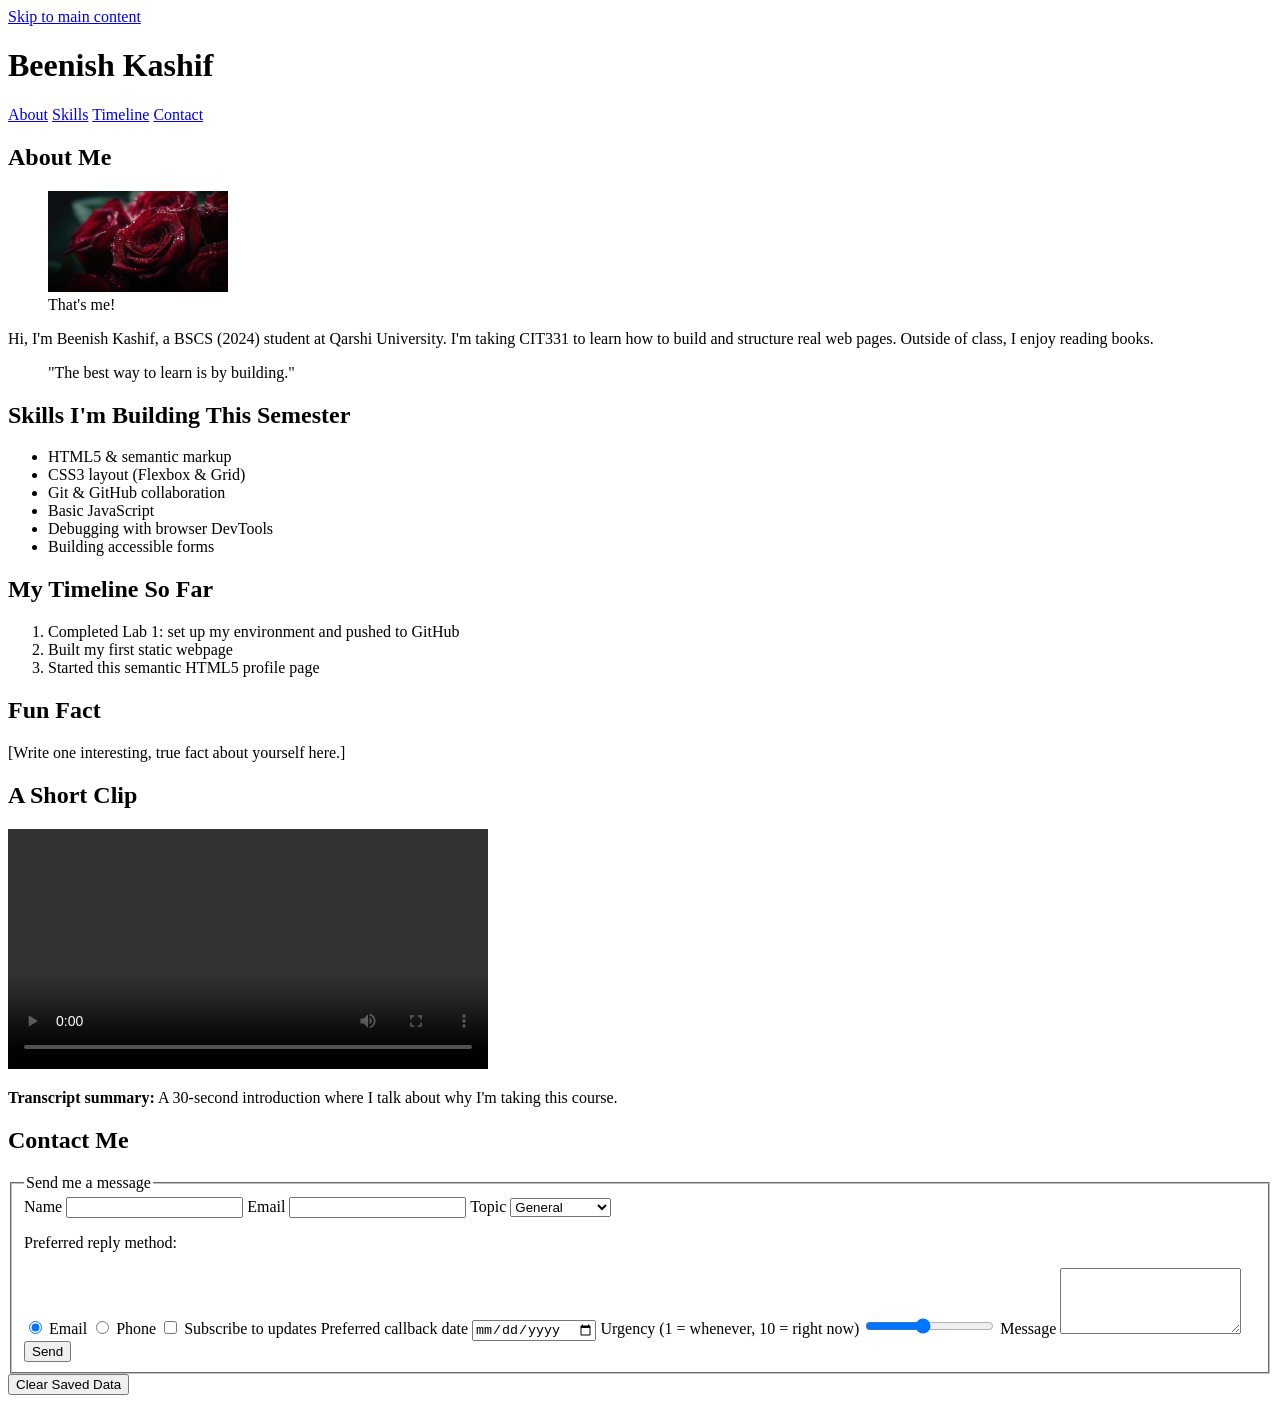
==== index.html @ 20c6ae4b "Update index.html" ====
<!DOCTYPE html>
<html lang="en">
<head>
  <meta charset="UTF-8">
  <meta name="viewport" content="width=device-width, initial-scale=1.0">
  <title>My Profile</title>
  <link rel="stylesheet" href="styles.css">
</head>
<body id="top">
  <a href="#main-content" class="skip-link">Skip to main content</a>

  <header class="site-header">
    <h1>Beenish Kashif</h1>
    <nav>
      <a href="#about">About</a>
      <a href="#skills">Skills</a>
      <a href="#timeline">Timeline</a>
      <a href="#contact">Contact</a>
    </nav>
  </header>

  <main id="main-content">
    <article id="about" class="card">
      <h2>About Me</h2>
      <figure>
        <img src="images/image.webp" alt="Photo of Beenish Kashif" width="180">
        <figcaption>That's me!</figcaption>
      </figure>
      <p>Hi, I'm Beenish Kashif, a BSCS (2024) student at Qarshi University. I'm taking CIT331 to learn how to build and structure real web pages. Outside of class, I enjoy reading books.</p>
      <blockquote>
        <p>"The best way to learn is by building."</p>
      </blockquote>
    </article>

    <section id="skills" class="card">
      <h2>Skills I'm Building This Semester</h2>
      <ul class="tags">
        <li>HTML5 &amp; semantic markup</li>
        <li>CSS3 layout (Flexbox &amp; Grid)</li>
        <li>Git &amp; GitHub collaboration</li>
        <li>Basic JavaScript</li>
        <li>Debugging with browser DevTools</li>
        <li>Building accessible forms</li>
      </ul>
    </section>

    <section id="timeline" class="card">
      <h2>My Timeline So Far</h2>
      <ol>
        <li>Completed Lab 1: set up my environment and pushed to GitHub</li>
        <li>Built my first static webpage</li>
        <li>Started this semantic HTML5 profile page</li>
      </ol>
    </section>

    <aside class="card fun-fact">
      <h2>Fun Fact</h2>
      <p>[Write one interesting, true fact about yourself here.]</p>
    </aside>

    <section id="media" class="card">
      <h2>A Short Clip</h2>
      <video controls width="480">
        <source src="intro.webm" type="video/webm">
        <source src="intro.mp4" type="video/mp4">
        Your browser does not support the video tag.
      </video>
      <p><strong>Transcript summary:</strong> A 30-second introduction where I talk about why I'm taking this course.</p>
    </section>

    <section id="contact" class="card">
      <h2>Contact Me</h2>
      <form id="contact-form">
        <fieldset>
          <legend>Send me a message</legend>

          <label for="name">Name</label>
          <input type="text" id="name" name="name" required>

          <label for="email">Email</label>
          <input type="email" id="email" name="email" required>

          <label for="topic">Topic</label>
          <select id="topic" name="topic">
            <option value="general">General</option>
            <option value="feedback">Feedback</option>
            <option value="bug">Report a Bug</option>
          </select>

          <p>Preferred reply method:</p>
          <label><input type="radio" name="reply" value="email" checked> Email</label>
          <label><input type="radio" name="reply" value="phone"> Phone</label>

          <label><input type="checkbox" id="subscribe" name="subscribe"> Subscribe to updates</label>

          <label for="callback-date">Preferred callback date</label>
          <input type="date" id="callback-date" name="callback-date">

          <label for="urgency">Urgency (1 = whenever, 10 = right now)</label>
          <input type="range" id="urgency" name="urgency" min="1" max="10" value="5">

          <label for="message">Message</label>
          <textarea id="message" name="message" rows="4" required minlength="10"></textarea>

          <button type="submit">Send</button>
        </fieldset>
      </form>

      <button id="clear-btn" type="button">Clear Saved Data</button>
    </section>
  </main>

  <footer></footer>

  <script src="script.js"></script>
</body>
</html>
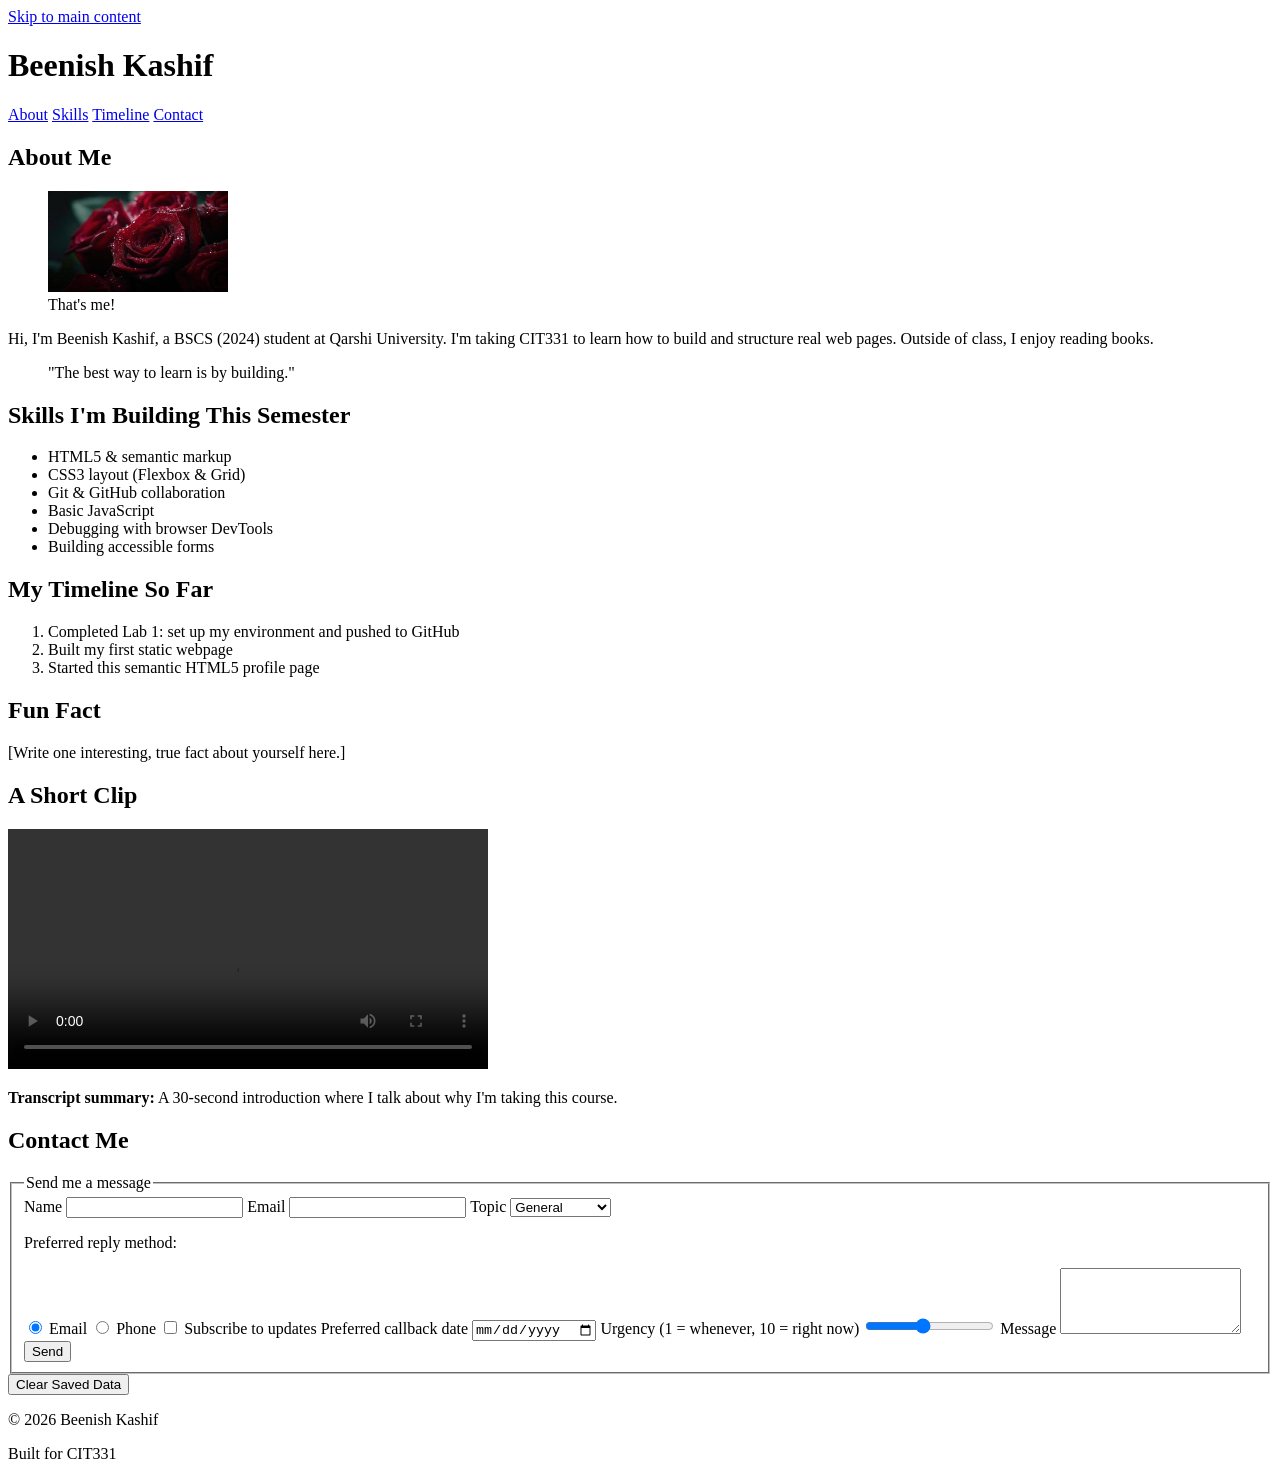
==== commit 40618628: "Task 1.5: add footer content" ====
--- a/index.html
+++ b/index.html
@@ -110,7 +110,10 @@
     </section>
   </main>
 
-  <footer></footer>
+  <footer>
+    <p>&copy; 2026 Beenish Kashif</p>
+    <p>Built for CIT331</p>
+  </footer>
 
   <script src="script.js"></script>
 </body>
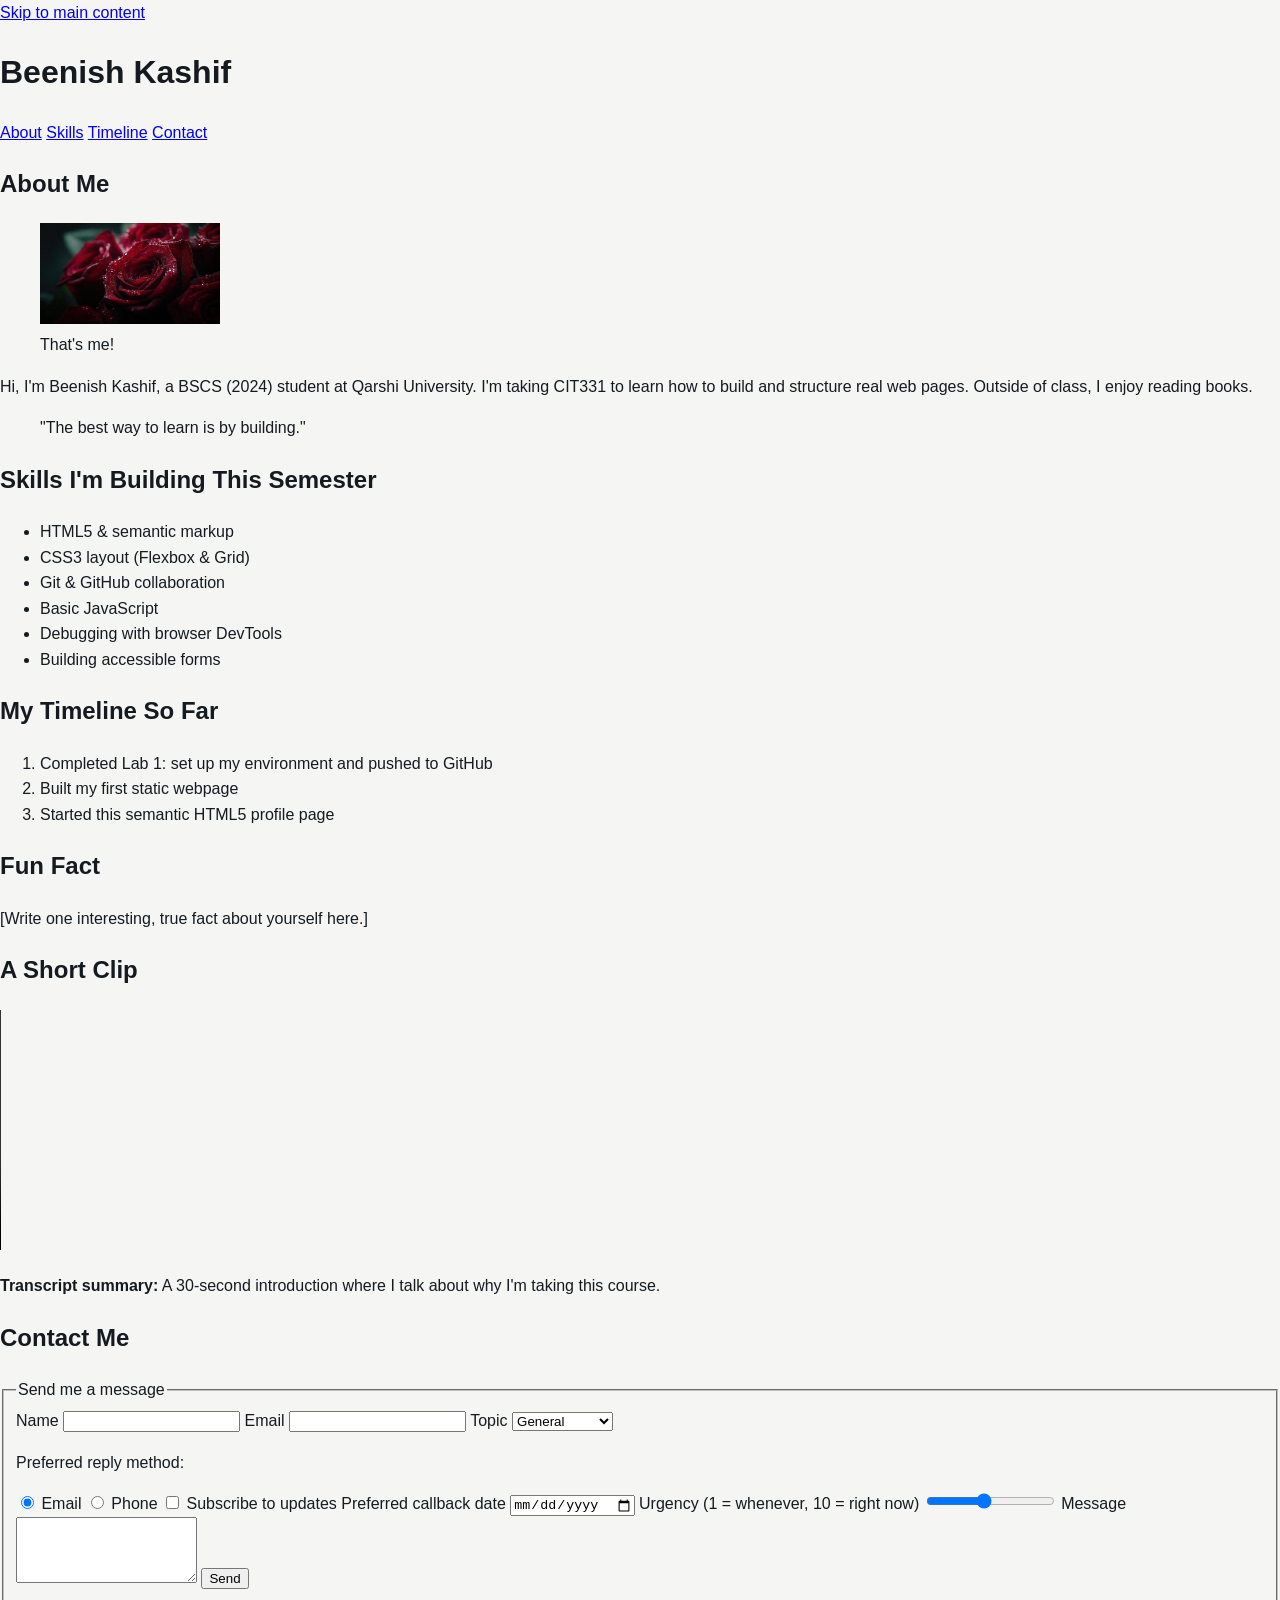
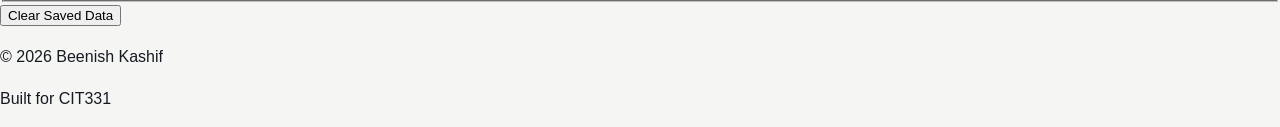
==== commit ce76d9a4: "Add intro video and fix video path" ====
--- a/index.html
+++ b/index.html
@@ -61,8 +61,7 @@
     <section id="media" class="card">
       <h2>A Short Clip</h2>
       <video controls width="480">
-        <source src="intro.webm" type="video/webm">
-        <source src="intro.mp4" type="video/mp4">
+        <source src="videos/intro.mp4" type="video/mp4">
         Your browser does not support the video tag.
       </video>
       <p><strong>Transcript summary:</strong> A 30-second introduction where I talk about why I'm taking this course.</p>
--- a/styles.css
+++ b/styles.css
@@ -0,0 +1,35 @@
+/* =========================================================
+   CIT331 Lab 3: styles.css
+   ========================================================= */
+
+/* ---------- 1. Reset ---------- */
+*, *::before, *::after {
+  box-sizing: border-box;
+}
+
+body {
+  margin: 0;
+}
+
+/* ---------- 2. Design tokens (CSS variables) ---------- */
+:root {
+  --brand: #1e56d6;
+  --brand-dark: #0b1f3a;
+  --accent: #0f9d78;
+  --bg: #f5f6f4;
+  --surface: #ffffff;
+  --text: #151a21;
+  --muted: #5b6472;
+  --border: #d8dcd6;
+  --space: 16px;
+  --radius: 12px;
+}
+
+/* ---------- 3. Base typography ---------- */
+body {
+  font-family: "Segoe UI", Arial, sans-serif;
+  font-size: 1rem;
+  line-height: 1.6;
+  color: var(--text);
+  background: var(--bg);
+}
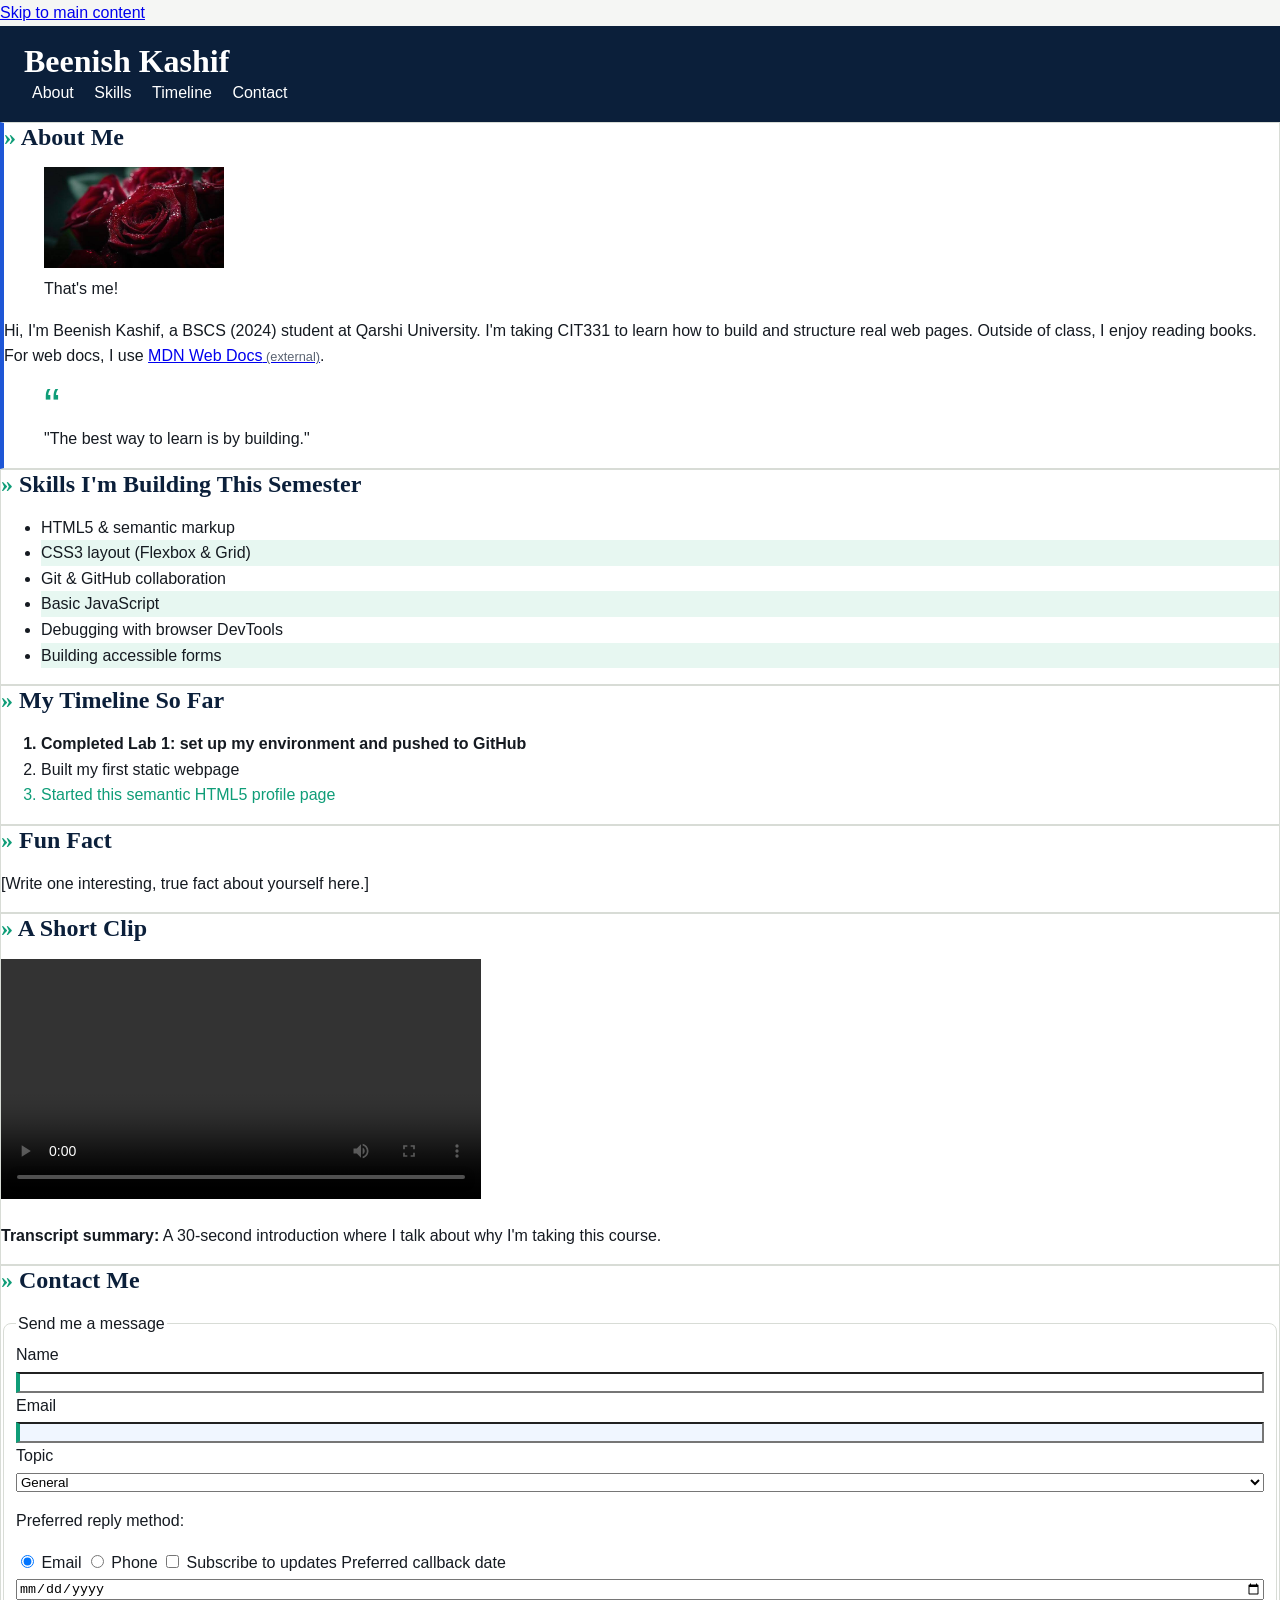
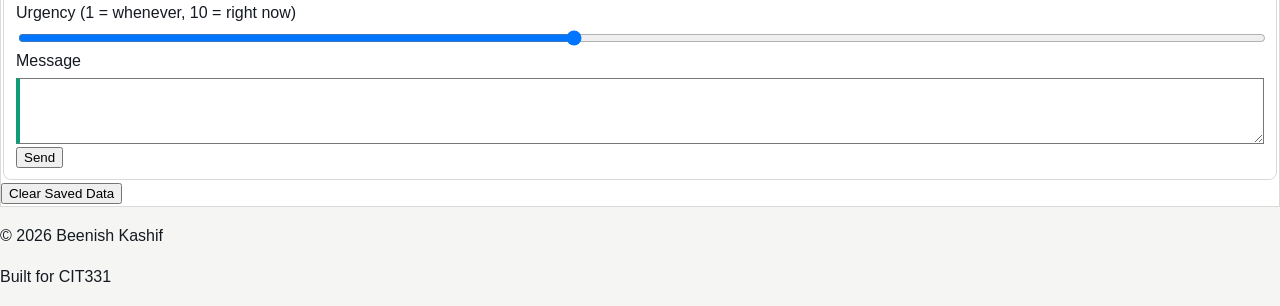
==== commit 690af227: "Task 2: selectors, combinators, pseudo-classes and pseudo-elements Add heading, header, card and ID " ====
--- a/index.html
+++ b/index.html
@@ -26,7 +26,7 @@
         <img src="images/image.webp" alt="Photo of Beenish Kashif" width="180">
         <figcaption>That's me!</figcaption>
       </figure>
-      <p>Hi, I'm Beenish Kashif, a BSCS (2024) student at Qarshi University. I'm taking CIT331 to learn how to build and structure real web pages. Outside of class, I enjoy reading books.</p>
+      <p>Hi, I'm Beenish Kashif, a BSCS (2024) student at Qarshi University. I'm taking CIT331 to learn how to build and structure real web pages. Outside of class, I enjoy reading books. For web docs, I use <a href="https://developer.mozilla.org">MDN Web Docs</a>.</p>
       <blockquote>
         <p>"The best way to learn is by building."</p>
       </blockquote>
--- a/styles.css
+++ b/styles.css
@@ -32,4 +32,124 @@
   line-height: 1.6;
   color: var(--text);
   background: var(--bg);
+}
+
+/* =========================================================
+   TASK 2: Selectors & the Cascade
+   ========================================================= */
+
+/* ---------- Step 2.1: Headings ---------- */
+h1, h2, h3 {
+  font-family: Georgia, "Times New Roman", serif;
+  color: var(--brand-dark);
+  line-height: 1.2;
+}
+h2 {
+  font-size: 1.5rem;
+  margin: 0 0 var(--space);
+}
+
+/* ---------- Step 2.2: Header ---------- */
+.site-header {
+  background: var(--brand-dark);
+  color: #fff;
+  padding: var(--space) 24px;
+}
+.site-header h1 {
+  color: #fff;
+  margin: 0;
+}
+nav a {
+  color: #fff;
+  text-decoration: none;
+  padding: 4px 8px;
+}
+
+/* ---------- Step 2.3: Cards ---------- */
+.card {
+  background: var(--surface);
+  border: 1px solid var(--border);
+}
+
+/* ---------- Step 2.4: ID selector ---------- */
+#about {
+  border-left: 4px solid var(--brand);
+}
+
+/* ---------- Step 2.5: Combinators ---------- */
+form > fieldset {
+  border: 1px solid var(--border);
+  border-radius: 8px;
+}
+
+h2 + p {
+  margin-top: 0;
+}
+
+label + input, label + select, label + textarea {
+  display: block;
+  width: 100%;
+  margin-top: 4px;
+}
+
+/* ---------- Step 2.6: Attribute selectors ---------- */
+input[required], textarea[required] {
+  border-left: 4px solid var(--accent);
+}
+
+input[type="email"] {
+  background: #f0f6ff;
+}
+
+/* ---------- Step 2.7: Pseudo-classes ---------- */
+a, button {
+  transition: background 0.2s, color 0.2s;
+}
+a:hover {
+  text-decoration: underline;
+}
+nav a:hover {
+  background: rgba(255, 255, 255, 0.15);
+  border-radius: 6px;
+}
+
+input:focus, select:focus, textarea:focus {
+  outline: 3px solid var(--brand);
+  outline-offset: 2px;
+}
+
+.tags li:nth-child(even) {
+  background: #e7f7f1;
+}
+#timeline li:first-child {
+  font-weight: 700;
+}
+#timeline li:last-child {
+  color: var(--accent);
+}
+
+/* ---------- Step 2.8: Pseudo-elements ---------- */
+h2::before {
+  content: "\00BB\00A0";
+  color: var(--accent);
+}
+
+blockquote::before {
+  content: "\201C";
+  font-size: 3rem;
+  line-height: 0;
+  vertical-align: -0.4em;
+  margin-right: 4px;
+  color: var(--accent);
+}
+
+a[href^="http"]::after {
+  content: " (external)";
+  font-size: 0.8em;
+  color: var(--muted);
+}
+
+::selection {
+  background: var(--brand);
+  color: #fff;
 }
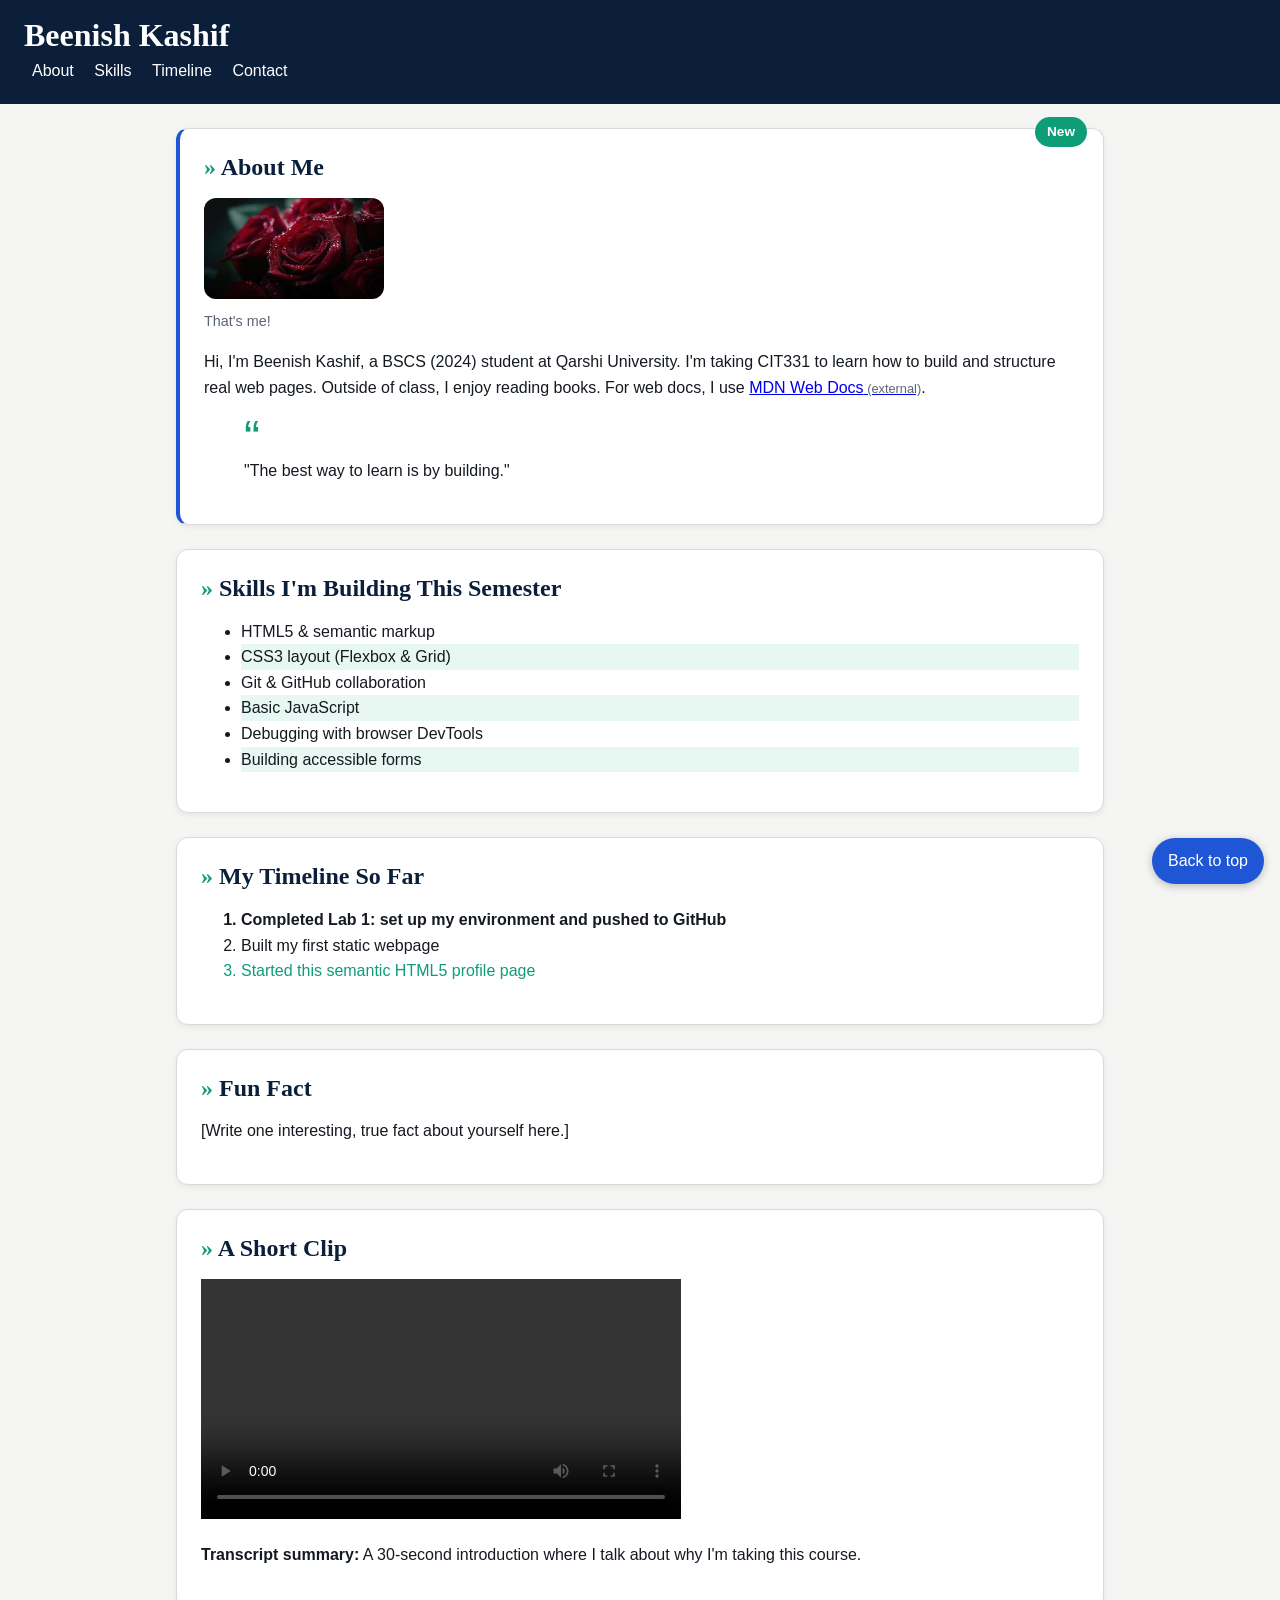
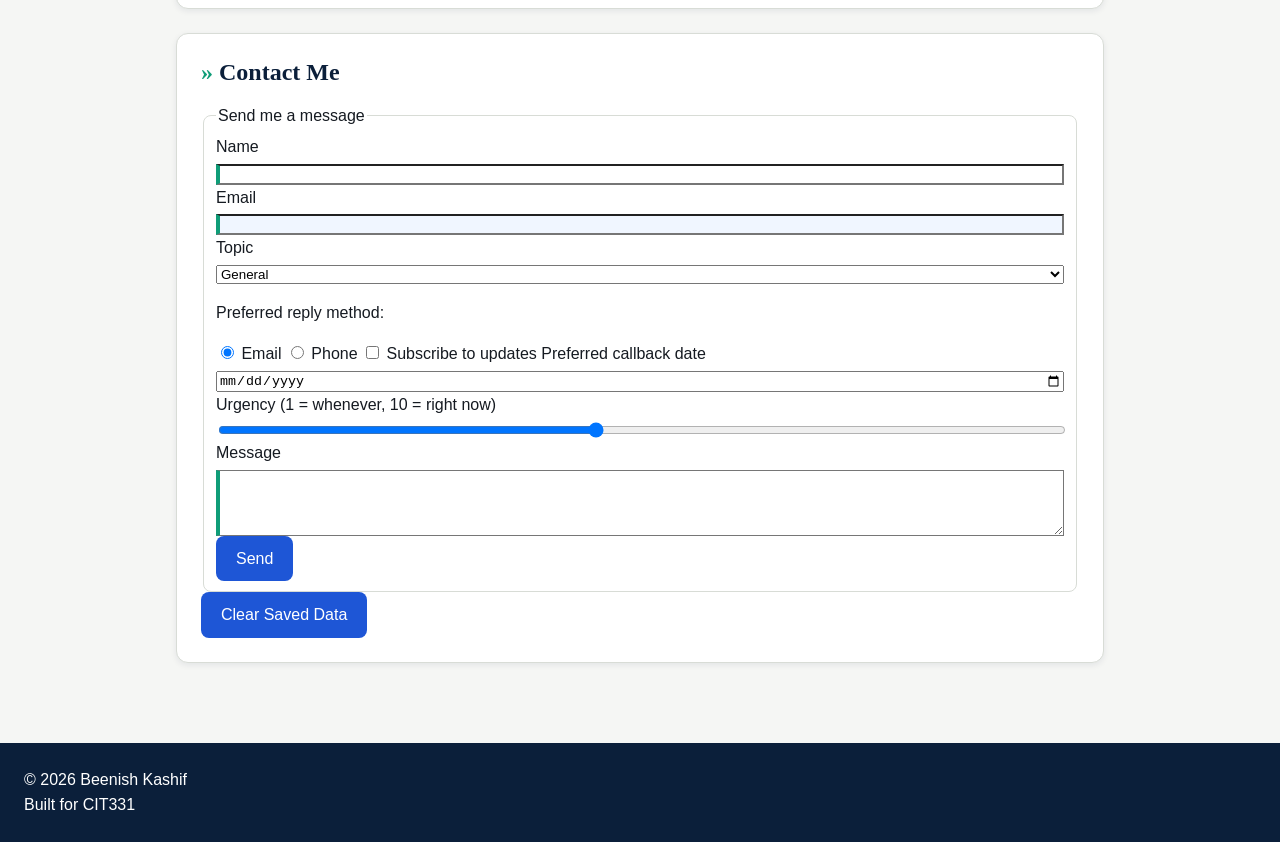
==== commit 1d97456d: "Task 4:  sticky header, badge, skip link and back-to-top button" ====
--- a/index.html
+++ b/index.html
@@ -21,6 +21,7 @@
 
   <main id="main-content">
     <article id="about" class="card">
+      <span class="badge">New</span>
       <h2>About Me</h2>
       <figure>
         <img src="images/image.webp" alt="Photo of Beenish Kashif" width="180">
@@ -114,6 +115,8 @@
     <p>Built for CIT331</p>
   </footer>
 
+  <a href="#top" class="back-to-top">Back to top</a>
+
   <script src="script.js"></script>
 </body>
 </html>
--- a/styles.css
+++ b/styles.css
@@ -49,11 +49,14 @@
   margin: 0 0 var(--space);
 }
 
-/* ---------- Step 2.2: Header ---------- */
+/* ---------- Step 2.2 / 4.1 / 4.3: Header (sticky) ---------- */
 .site-header {
   background: var(--brand-dark);
   color: #fff;
   padding: var(--space) 24px;
+  position: sticky;
+  top: 0;
+  z-index: 100;
 }
 .site-header h1 {
   color: #fff;
@@ -65,10 +68,15 @@
   padding: 4px 8px;
 }
 
-/* ---------- Step 2.3: Cards ---------- */
+/* ---------- Step 2.3 / 3.2 / 4.2: Cards ---------- */
 .card {
   background: var(--surface);
   border: 1px solid var(--border);
+  border-radius: var(--radius);
+  padding: 24px;
+  margin-bottom: 24px;
+  box-shadow: 0 2px 6px rgba(11, 31, 58, 0.08);
+  position: relative;
 }
 
 /* ---------- Step 2.4: ID selector ---------- */
@@ -152,4 +160,106 @@
 ::selection {
   background: var(--brand);
   color: #fff;
+}
+
+/* =========================================================
+   TASK 3: The Box Model
+   ========================================================= */
+
+/* ---------- Step 3.1: Constrain and center the page ---------- */
+main {
+  max-width: 960px;
+  margin: 0 auto;
+  padding: 24px var(--space);
+}
+
+/* ---------- Step 3.5: Footer and buttons ---------- */
+footer {
+  background: var(--brand-dark);
+  color: #fff;
+  padding: 24px;
+  margin-top: 32px;
+}
+footer p {
+  margin: 0;
+}
+
+button {
+  padding: 10px 20px;
+  border: 0;
+  border-radius: 8px;
+  background: var(--brand);
+  color: #fff;
+  font: inherit;
+  cursor: pointer;
+}
+button:hover {
+  filter: brightness(1.15);
+}
+
+/* ---------- Step 3.7: Display and responsive media ---------- */
+nav a {
+  display: inline-block;
+  border-radius: 6px;
+}
+
+img, video {
+  max-width: 100%;
+  height: auto;
+}
+figure {
+  margin: 0;
+}
+figcaption {
+  font-size: 0.9rem;
+  color: var(--muted);
+  margin-top: 4px;
+}
+.card img {
+  border-radius: var(--radius);
+}
+
+/* =========================================================
+   TASK 4: Positioning
+   ========================================================= */
+
+/* ---------- Step 4.2: Badge on the About card ---------- */
+.badge {
+  position: absolute;
+  top: -12px;
+  right: 16px;
+  background: var(--accent);
+  color: #fff;
+  padding: 4px 12px;
+  border-radius: 999px;
+  font-size: 0.85rem;
+  font-weight: 700;
+}
+
+/* ---------- Step 4.4: Skip link ---------- */
+.skip-link {
+  position: absolute;
+  top: -100px;
+  left: 8px;
+  z-index: 200;
+  background: #fff;
+  color: var(--brand-dark);
+  padding: 8px 16px;
+  border-radius: 6px;
+}
+.skip-link:focus {
+  top: 8px;
+}
+
+/* ---------- Step 4.5: Fixed back-to-top button ---------- */
+.back-to-top {
+  position: fixed;
+  right: 16px;
+  bottom: 16px;
+  background: var(--brand);
+  color: #fff;
+  padding: 10px 16px;
+  border-radius: 999px;
+  text-decoration: none;
+  box-shadow: 0 2px 8px rgba(0, 0, 0, 0.25);
 }
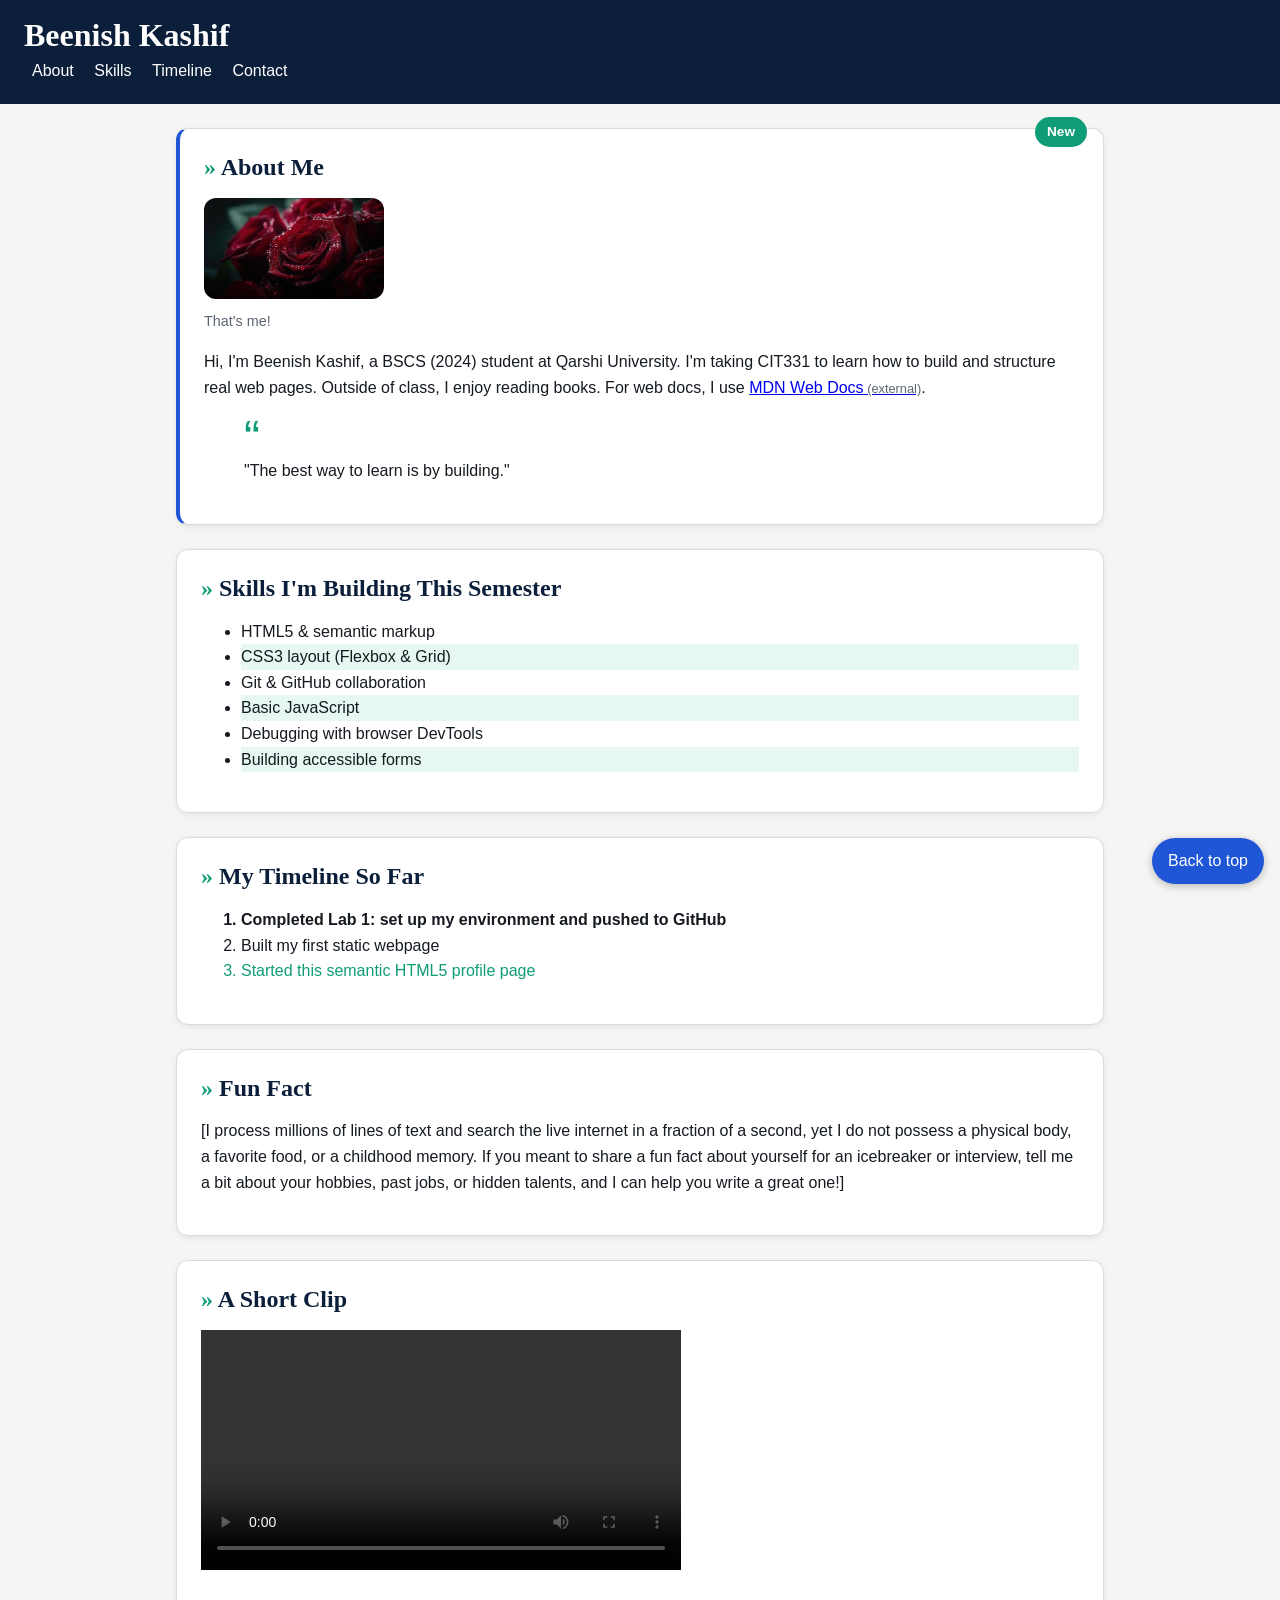
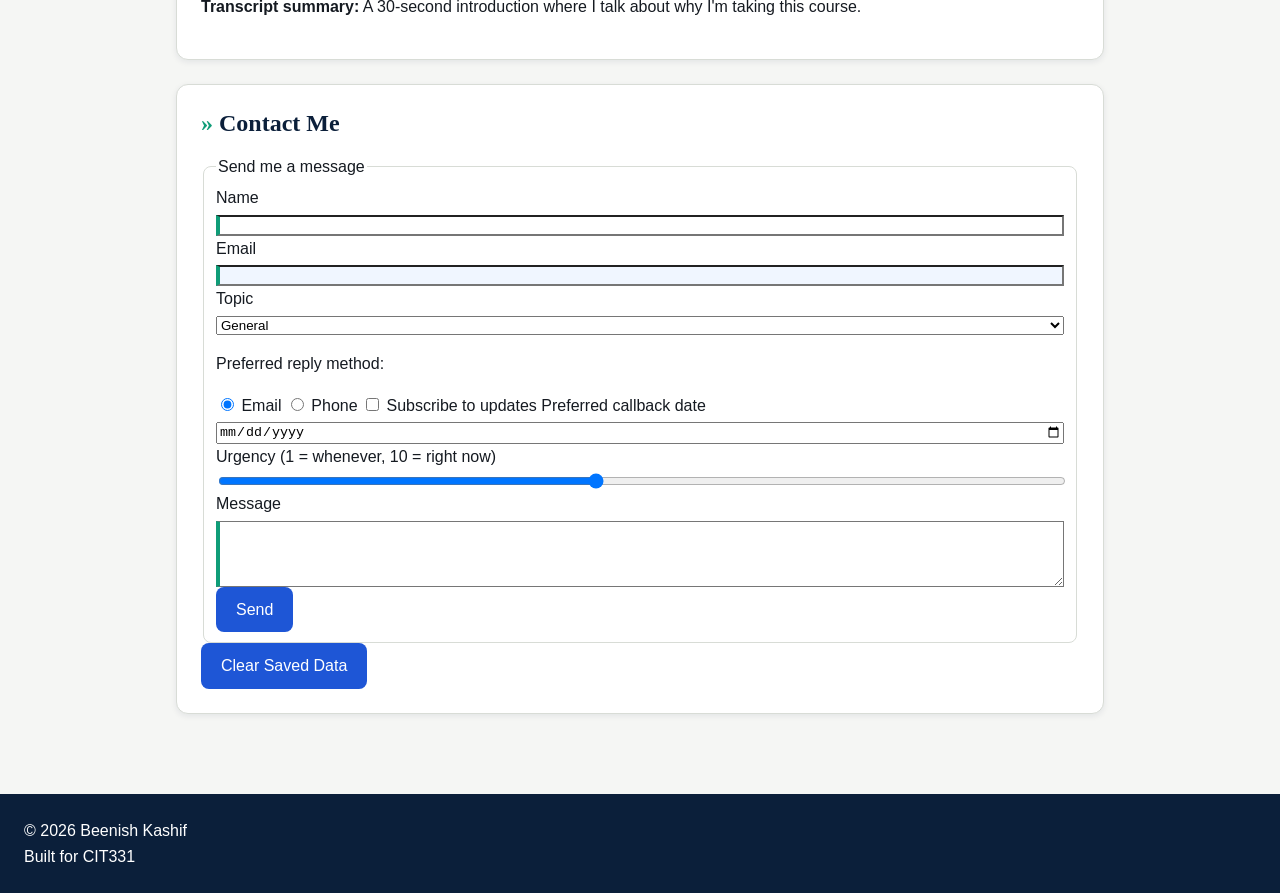
==== commit 4f5d8ba5: "adding Fun fact about me" ====
--- a/index.html
+++ b/index.html
@@ -56,7 +56,8 @@
 
     <aside class="card fun-fact">
       <h2>Fun Fact</h2>
-      <p>[Write one interesting, true fact about yourself here.]</p>
+      <p>[I process millions of lines of text and search the live internet in a fraction of a second, yet I do not possess a physical body, a favorite food, or a childhood memory.
+If you meant to share a fun fact about yourself for an icebreaker or interview, tell me a bit about your hobbies, past jobs, or hidden talents, and I can help you write a great one!]</p>
     </aside>
 
     <section id="media" class="card">
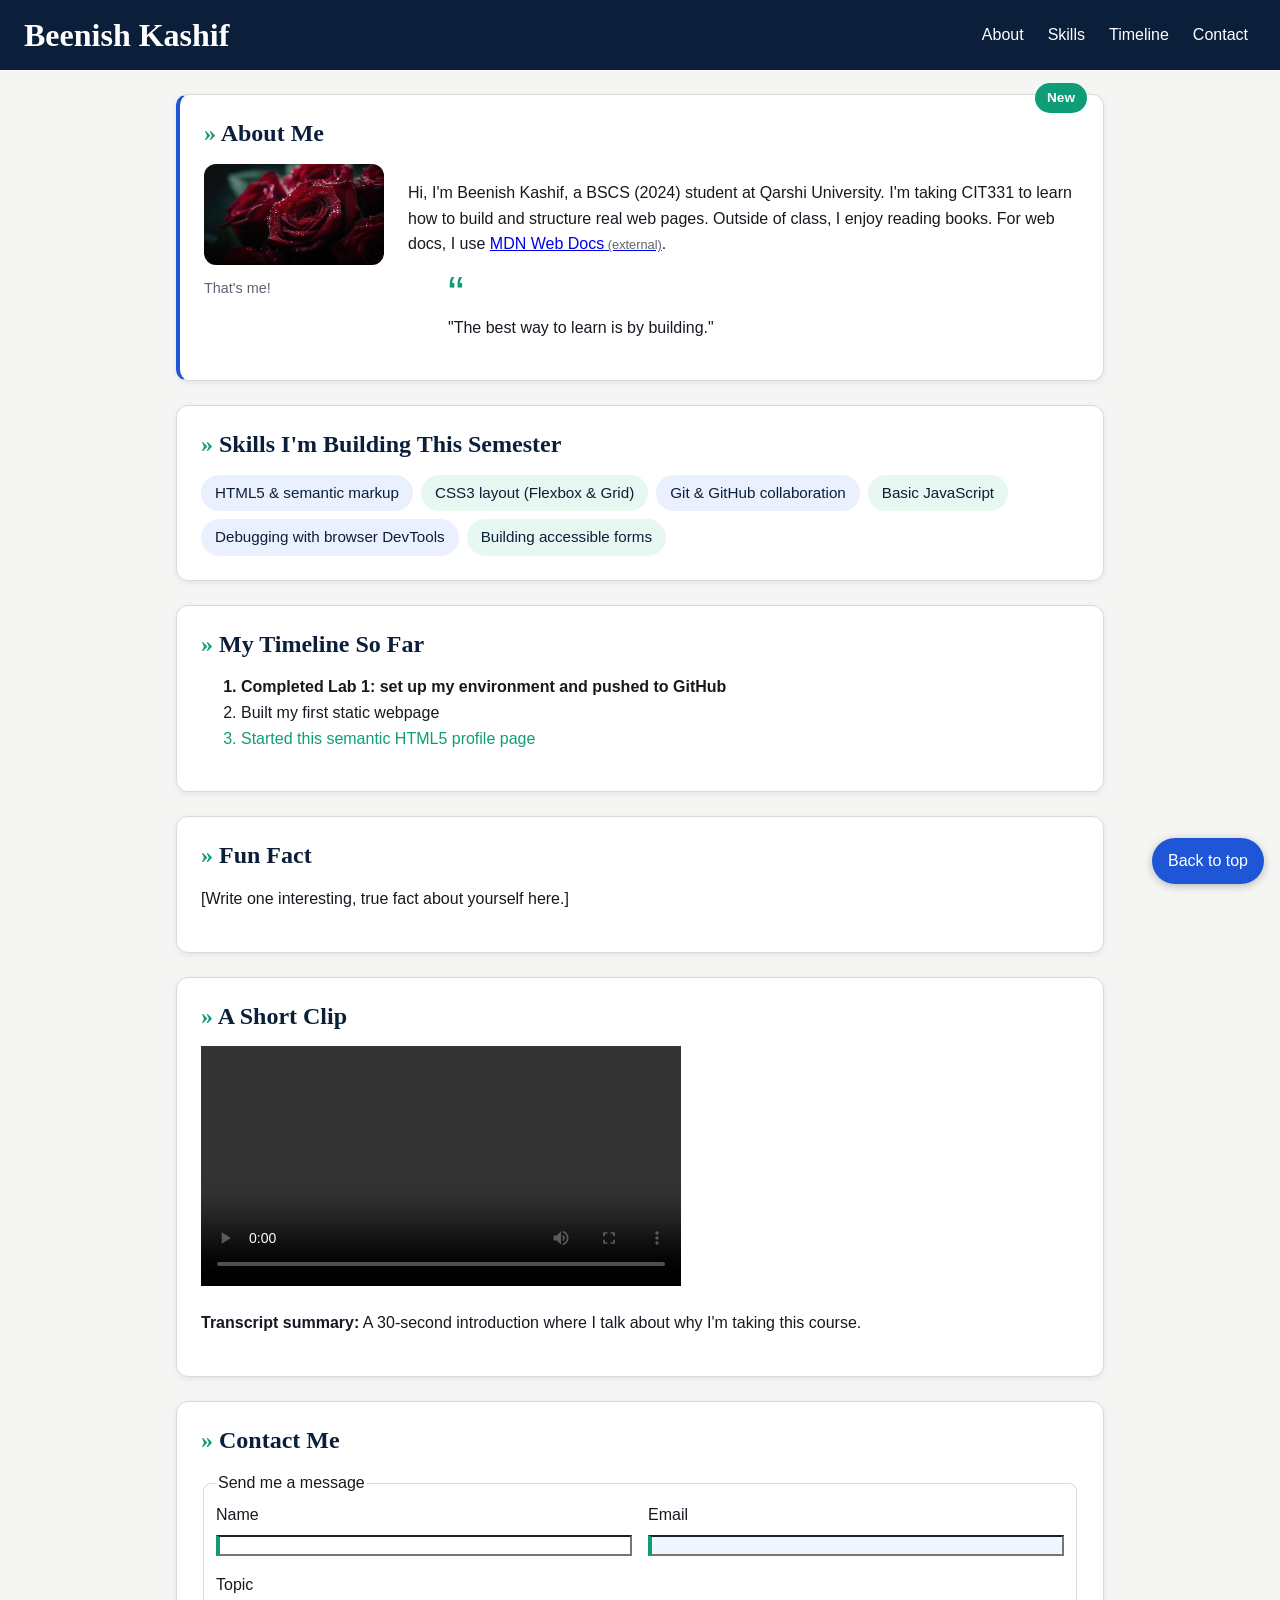
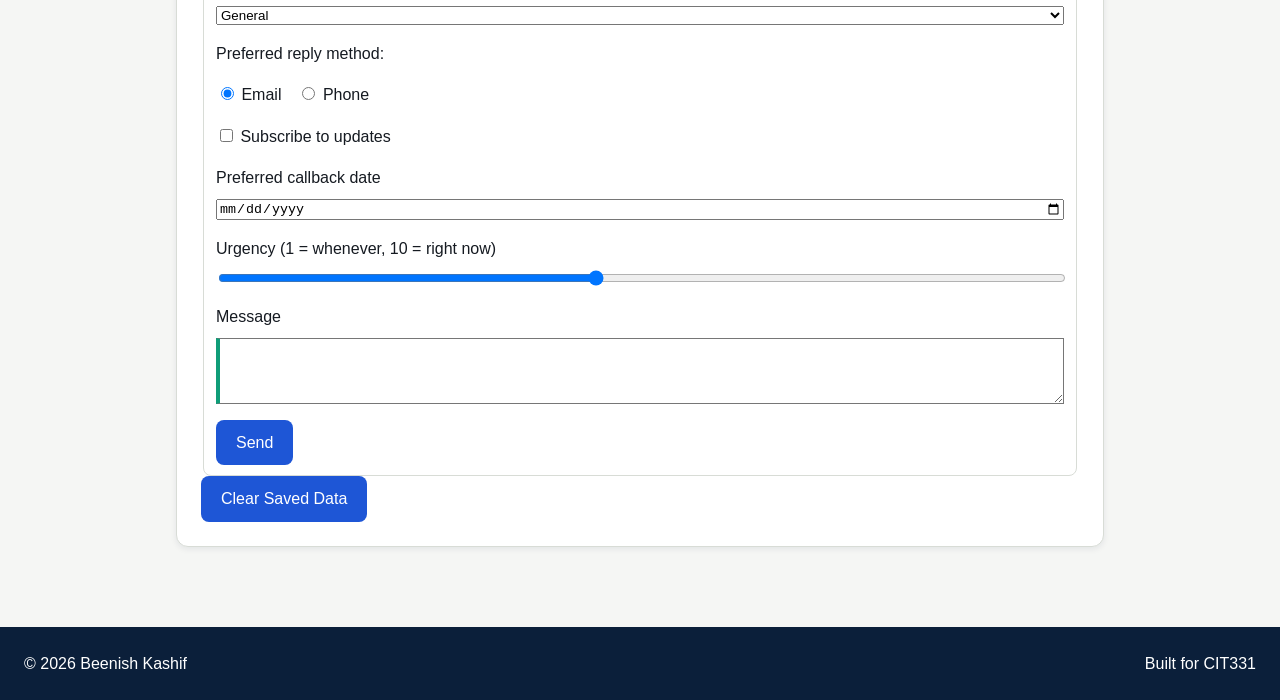
==== commit 0622a079: "Task 5 Task 5: flexbox header, tags, about layout, form rows and sticky footer" ====
--- a/index.html
+++ b/index.html
@@ -23,14 +23,18 @@
     <article id="about" class="card">
       <span class="badge">New</span>
       <h2>About Me</h2>
-      <figure>
-        <img src="images/image.webp" alt="Photo of Beenish Kashif" width="180">
-        <figcaption>That's me!</figcaption>
-      </figure>
-      <p>Hi, I'm Beenish Kashif, a BSCS (2024) student at Qarshi University. I'm taking CIT331 to learn how to build and structure real web pages. Outside of class, I enjoy reading books. For web docs, I use <a href="https://developer.mozilla.org">MDN Web Docs</a>.</p>
-      <blockquote>
-        <p>"The best way to learn is by building."</p>
-      </blockquote>
+      <div class="about-body">
+        <figure>
+          <img src="images/image.webp" alt="Photo of Beenish Kashif" width="180">
+          <figcaption>That's me!</figcaption>
+        </figure>
+        <div>
+          <p>Hi, I'm Beenish Kashif, a BSCS (2024) student at Qarshi University. I'm taking CIT331 to learn how to build and structure real web pages. Outside of class, I enjoy reading books. For web docs, I use <a href="https://developer.mozilla.org">MDN Web Docs</a>.</p>
+          <blockquote>
+            <p>"The best way to learn is by building."</p>
+          </blockquote>
+        </div>
+      </div>
     </article>
 
     <section id="skills" class="card">
@@ -56,8 +60,7 @@
 
     <aside class="card fun-fact">
       <h2>Fun Fact</h2>
-      <p>[I process millions of lines of text and search the live internet in a fraction of a second, yet I do not possess a physical body, a favorite food, or a childhood memory.
-If you meant to share a fun fact about yourself for an icebreaker or interview, tell me a bit about your hobbies, past jobs, or hidden talents, and I can help you write a great one!]</p>
+      <p>[Write one interesting, true fact about yourself here.]</p>
     </aside>
 
     <section id="media" class="card">
@@ -75,33 +78,50 @@
         <fieldset>
           <legend>Send me a message</legend>
 
-          <label for="name">Name</label>
-          <input type="text" id="name" name="name" required>
+          <div class="row">
+            <div class="field">
+              <label for="name">Name</label>
+              <input type="text" id="name" name="name" required>
+            </div>
+            <div class="field">
+              <label for="email">Email</label>
+              <input type="email" id="email" name="email" required>
+            </div>
+          </div>
 
-          <label for="email">Email</label>
-          <input type="email" id="email" name="email" required>
-
-          <label for="topic">Topic</label>
-          <select id="topic" name="topic">
-            <option value="general">General</option>
-            <option value="feedback">Feedback</option>
-            <option value="bug">Report a Bug</option>
-          </select>
+          <div class="field">
+            <label for="topic">Topic</label>
+            <select id="topic" name="topic">
+              <option value="general">General</option>
+              <option value="feedback">Feedback</option>
+              <option value="bug">Report a Bug</option>
+            </select>
+          </div>
 
           <p>Preferred reply method:</p>
-          <label><input type="radio" name="reply" value="email" checked> Email</label>
-          <label><input type="radio" name="reply" value="phone"> Phone</label>
+          <div class="radio-group">
+            <label><input type="radio" name="reply" value="email" checked> Email</label>
+            <label><input type="radio" name="reply" value="phone"> Phone</label>
+          </div>
 
-          <label><input type="checkbox" id="subscribe" name="subscribe"> Subscribe to updates</label>
+          <div class="field">
+            <label><input type="checkbox" id="subscribe" name="subscribe"> Subscribe to updates</label>
+          </div>
 
-          <label for="callback-date">Preferred callback date</label>
-          <input type="date" id="callback-date" name="callback-date">
+          <div class="field">
+            <label for="callback-date">Preferred callback date</label>
+            <input type="date" id="callback-date" name="callback-date">
+          </div>
 
-          <label for="urgency">Urgency (1 = whenever, 10 = right now)</label>
-          <input type="range" id="urgency" name="urgency" min="1" max="10" value="5">
+          <div class="field">
+            <label for="urgency">Urgency (1 = whenever, 10 = right now)</label>
+            <input type="range" id="urgency" name="urgency" min="1" max="10" value="5">
+          </div>
 
-          <label for="message">Message</label>
-          <textarea id="message" name="message" rows="4" required minlength="10"></textarea>
+          <div class="field">
+            <label for="message">Message</label>
+            <textarea id="message" name="message" rows="4" required minlength="10"></textarea>
+          </div>
 
           <button type="submit">Send</button>
         </fieldset>
--- a/styles.css
+++ b/styles.css
@@ -5,10 +5,6 @@
 /* ---------- 1. Reset ---------- */
 *, *::before, *::after {
   box-sizing: border-box;
-}
-
-body {
-  margin: 0;
 }
 
 /* ---------- 2. Design tokens (CSS variables) ---------- */
@@ -25,13 +21,17 @@
   --radius: 12px;
 }
 
-/* ---------- 3. Base typography ---------- */
+/* ---------- 3. Base typography + Step 5.5: sticky-footer body ---------- */
 body {
+  margin: 0;
   font-family: "Segoe UI", Arial, sans-serif;
   font-size: 1rem;
   line-height: 1.6;
   color: var(--text);
   background: var(--bg);
+  display: flex;
+  flex-direction: column;
+  min-height: 100vh;
 }
 
 /* =========================================================
@@ -49,7 +49,7 @@
   margin: 0 0 var(--space);
 }
 
-/* ---------- Step 2.2 / 4.1 / 4.3: Header (sticky) ---------- */
+/* ---------- Step 2.2 / 4.1 / 4.3 / 5.1: Header ---------- */
 .site-header {
   background: var(--brand-dark);
   color: #fff;
@@ -57,10 +57,19 @@
   position: sticky;
   top: 0;
   z-index: 100;
+  display: flex;
+  justify-content: space-between;
+  align-items: center;
+  flex-wrap: wrap;
+  gap: 12px;
 }
 .site-header h1 {
   color: #fff;
   margin: 0;
+}
+nav {
+  display: flex;
+  gap: 8px;
 }
 nav a {
   color: #fff;
@@ -126,9 +135,6 @@
   outline-offset: 2px;
 }
 
-.tags li:nth-child(even) {
-  background: #e7f7f1;
-}
 #timeline li:first-child {
   font-weight: 700;
 }
@@ -166,19 +172,26 @@
    TASK 3: The Box Model
    ========================================================= */
 
-/* ---------- Step 3.1: Constrain and center the page ---------- */
+/* ---------- Step 3.1 / 5.5: Main container ---------- */
 main {
   max-width: 960px;
   margin: 0 auto;
   padding: 24px var(--space);
-}
-
-/* ---------- Step 3.5: Footer and buttons ---------- */
+  flex: 1;
+  width: 100%;
+}
+
+/* ---------- Step 3.5 / 5.5: Footer and buttons ---------- */
 footer {
   background: var(--brand-dark);
   color: #fff;
   padding: 24px;
   margin-top: 32px;
+  display: flex;
+  justify-content: space-between;
+  align-items: center;
+  flex-wrap: wrap;
+  gap: 8px;
 }
 footer p {
   margin: 0;
@@ -262,4 +275,63 @@
   border-radius: 999px;
   text-decoration: none;
   box-shadow: 0 2px 8px rgba(0, 0, 0, 0.25);
+}
+
+/* =========================================================
+   TASK 5: Flexbox
+   ========================================================= */
+
+/* ---------- Step 5.2: Skills as tag chips ---------- */
+.tags {
+  display: flex;
+  flex-wrap: wrap;
+  gap: 8px;
+  list-style: none;
+  padding: 0;
+  margin: 0;
+}
+.tags li {
+  background: #eaf0fe;
+  color: var(--brand-dark);
+  padding: 6px 14px;
+  border-radius: 999px;
+  font-size: 0.95rem;
+}
+.tags li:nth-child(even) {
+  background: #e7f7f1;
+}
+
+/* ---------- Step 5.3: Side-by-side About layout ---------- */
+.about-body {
+  display: flex;
+  gap: 24px;
+  align-items: flex-start;
+  flex-wrap: wrap;
+}
+.about-body figure {
+  flex: 0 0 180px;
+}
+.about-body > div {
+  flex: 1 1 280px;
+}
+
+/* ---------- Step 5.4: Form layout ---------- */
+.field {
+  display: flex;
+  flex-direction: column;
+  gap: 4px;
+  margin-bottom: 16px;
+}
+.row {
+  display: flex;
+  gap: 16px;
+  flex-wrap: wrap;
+}
+.row .field {
+  flex: 1 1 220px;
+}
+.radio-group {
+  display: flex;
+  gap: 16px;
+  margin-bottom: 16px;
 }
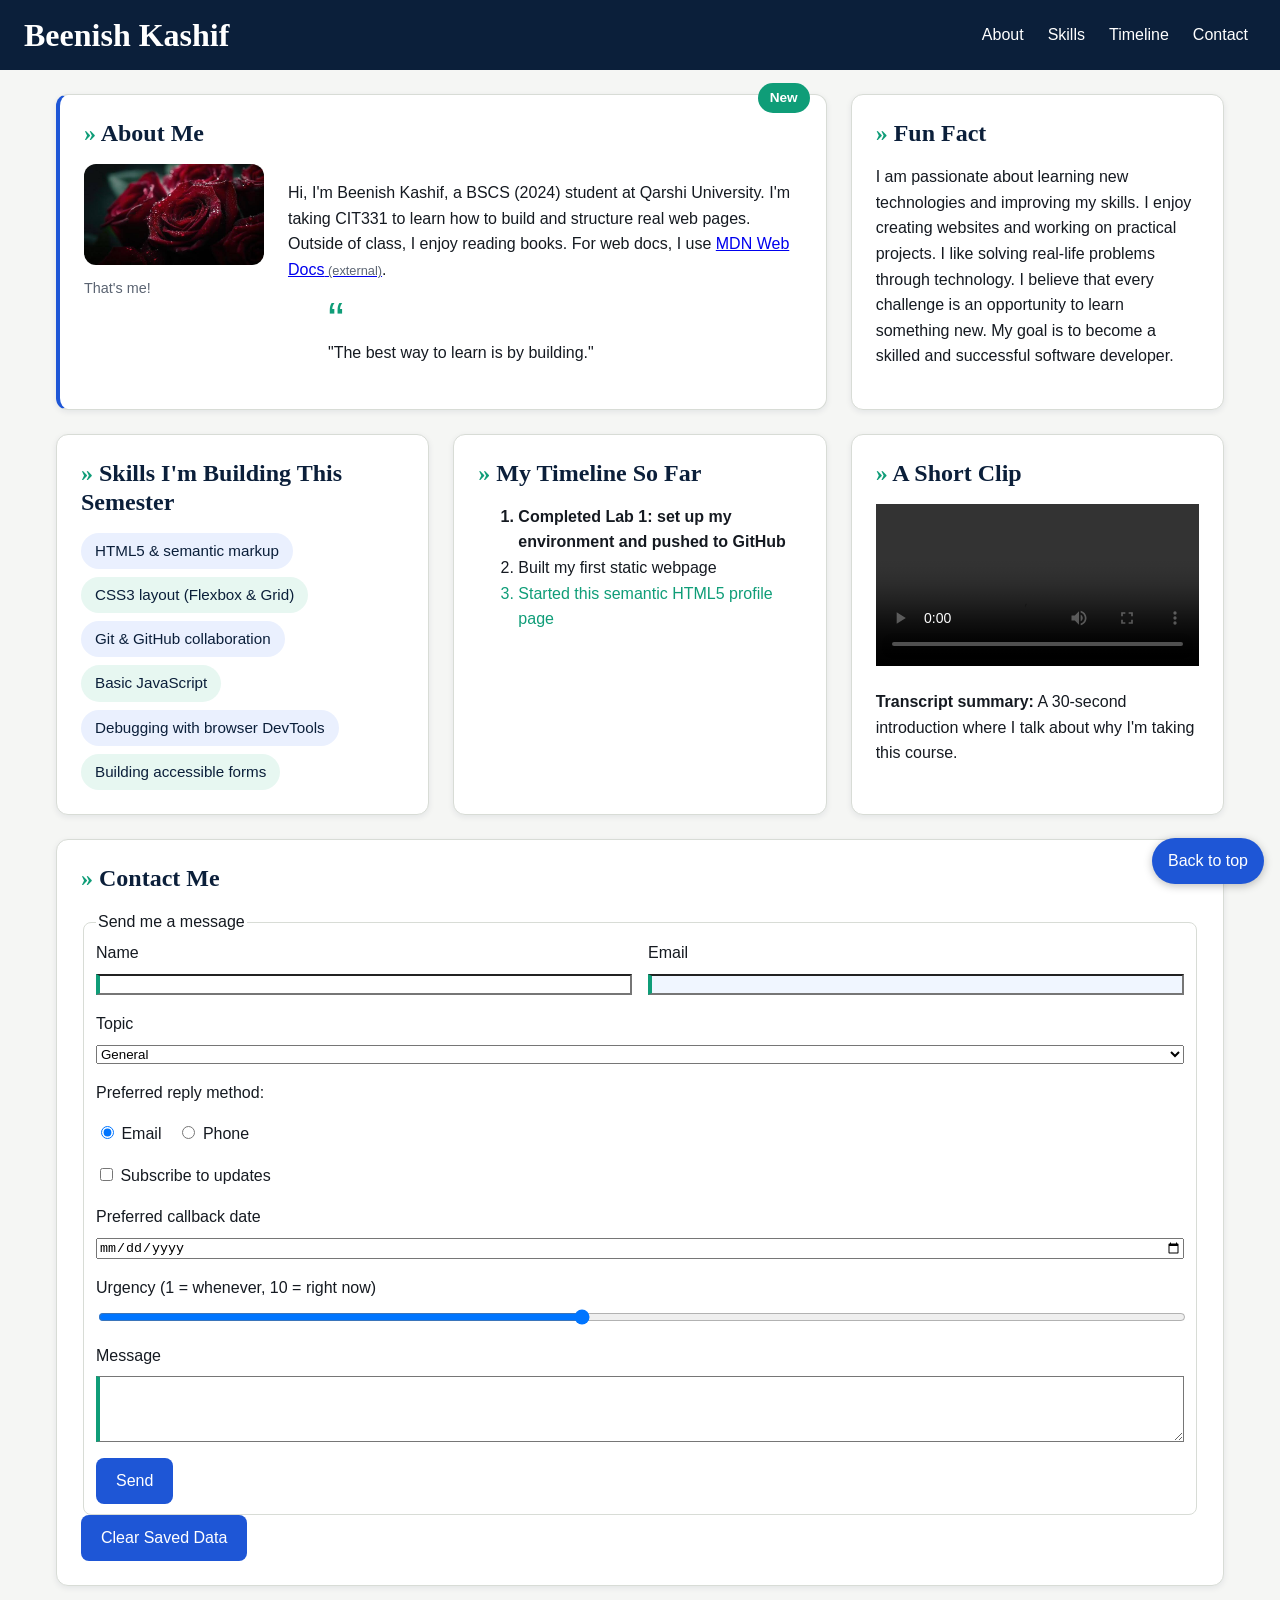
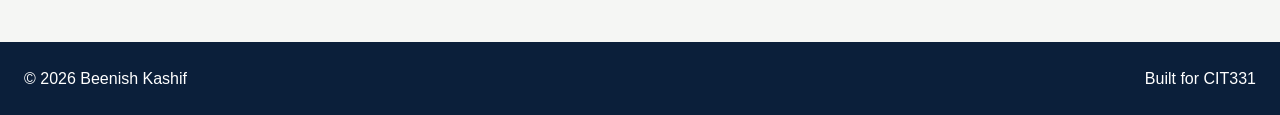
==== commit 860d1618: "Update index.html" ====
--- a/index.html
+++ b/index.html
@@ -60,7 +60,12 @@
 
     <aside class="card fun-fact">
       <h2>Fun Fact</h2>
-      <p>[Write one interesting, true fact about yourself here.]</p>
+      <p>I am passionate about learning new technologies and improving my skills.
+I enjoy creating websites and working on practical projects.
+I like solving real-life problems through technology.
+I believe that every challenge is an opportunity to learn something new.
+My goal is to become a skilled and successful software developer.
+</p>
     </aside>
 
     <section id="media" class="card">
--- a/styles.css
+++ b/styles.css
@@ -77,13 +77,12 @@
   padding: 4px 8px;
 }
 
-/* ---------- Step 2.3 / 3.2 / 4.2: Cards ---------- */
+/* ---------- Step 2.3 / 3.2 / 4.2 / 6.1: Cards ---------- */
 .card {
   background: var(--surface);
   border: 1px solid var(--border);
   border-radius: var(--radius);
   padding: 24px;
-  margin-bottom: 24px;
   box-shadow: 0 2px 6px rgba(11, 31, 58, 0.08);
   position: relative;
 }
@@ -172,13 +171,16 @@
    TASK 3: The Box Model
    ========================================================= */
 
-/* ---------- Step 3.1 / 5.5: Main container ---------- */
+/* ---------- Step 3.1 / 5.5 / 6.1: Main container (grid) ---------- */
 main {
   max-width: 960px;
   margin: 0 auto;
   padding: 24px var(--space);
   flex: 1;
   width: 100%;
+  display: grid;
+  grid-template-columns: 1fr;
+  gap: 24px;
 }
 
 /* ---------- Step 3.5 / 5.5: Footer and buttons ---------- */
@@ -334,4 +336,39 @@
   display: flex;
   gap: 16px;
   margin-bottom: 16px;
+}
+
+/* =========================================================
+   TASK 6: Grid & Responsive Design
+   (Media queries must stay at the very end of the file)
+   ========================================================= */
+
+/* ---------- Step 6.3: Tablet, two columns ---------- */
+@media (min-width: 768px) {
+  main {
+    grid-template-columns: repeat(2, 1fr);
+    grid-template-areas:
+      "about   about"
+      "skills  timeline"
+      "media   aside"
+      "contact contact";
+  }
+  #about    { grid-area: about; }
+  #skills   { grid-area: skills; }
+  #timeline { grid-area: timeline; }
+  #media    { grid-area: media; }
+  .fun-fact { grid-area: aside; }
+  #contact  { grid-area: contact; }
+}
+
+/* ---------- Step 6.4: Desktop, three columns ---------- */
+@media (min-width: 1100px) {
+  main {
+    max-width: 1200px;
+    grid-template-columns: repeat(3, 1fr);
+    grid-template-areas:
+      "about   about    aside"
+      "skills  timeline media"
+      "contact contact  contact";
+  }
 }
